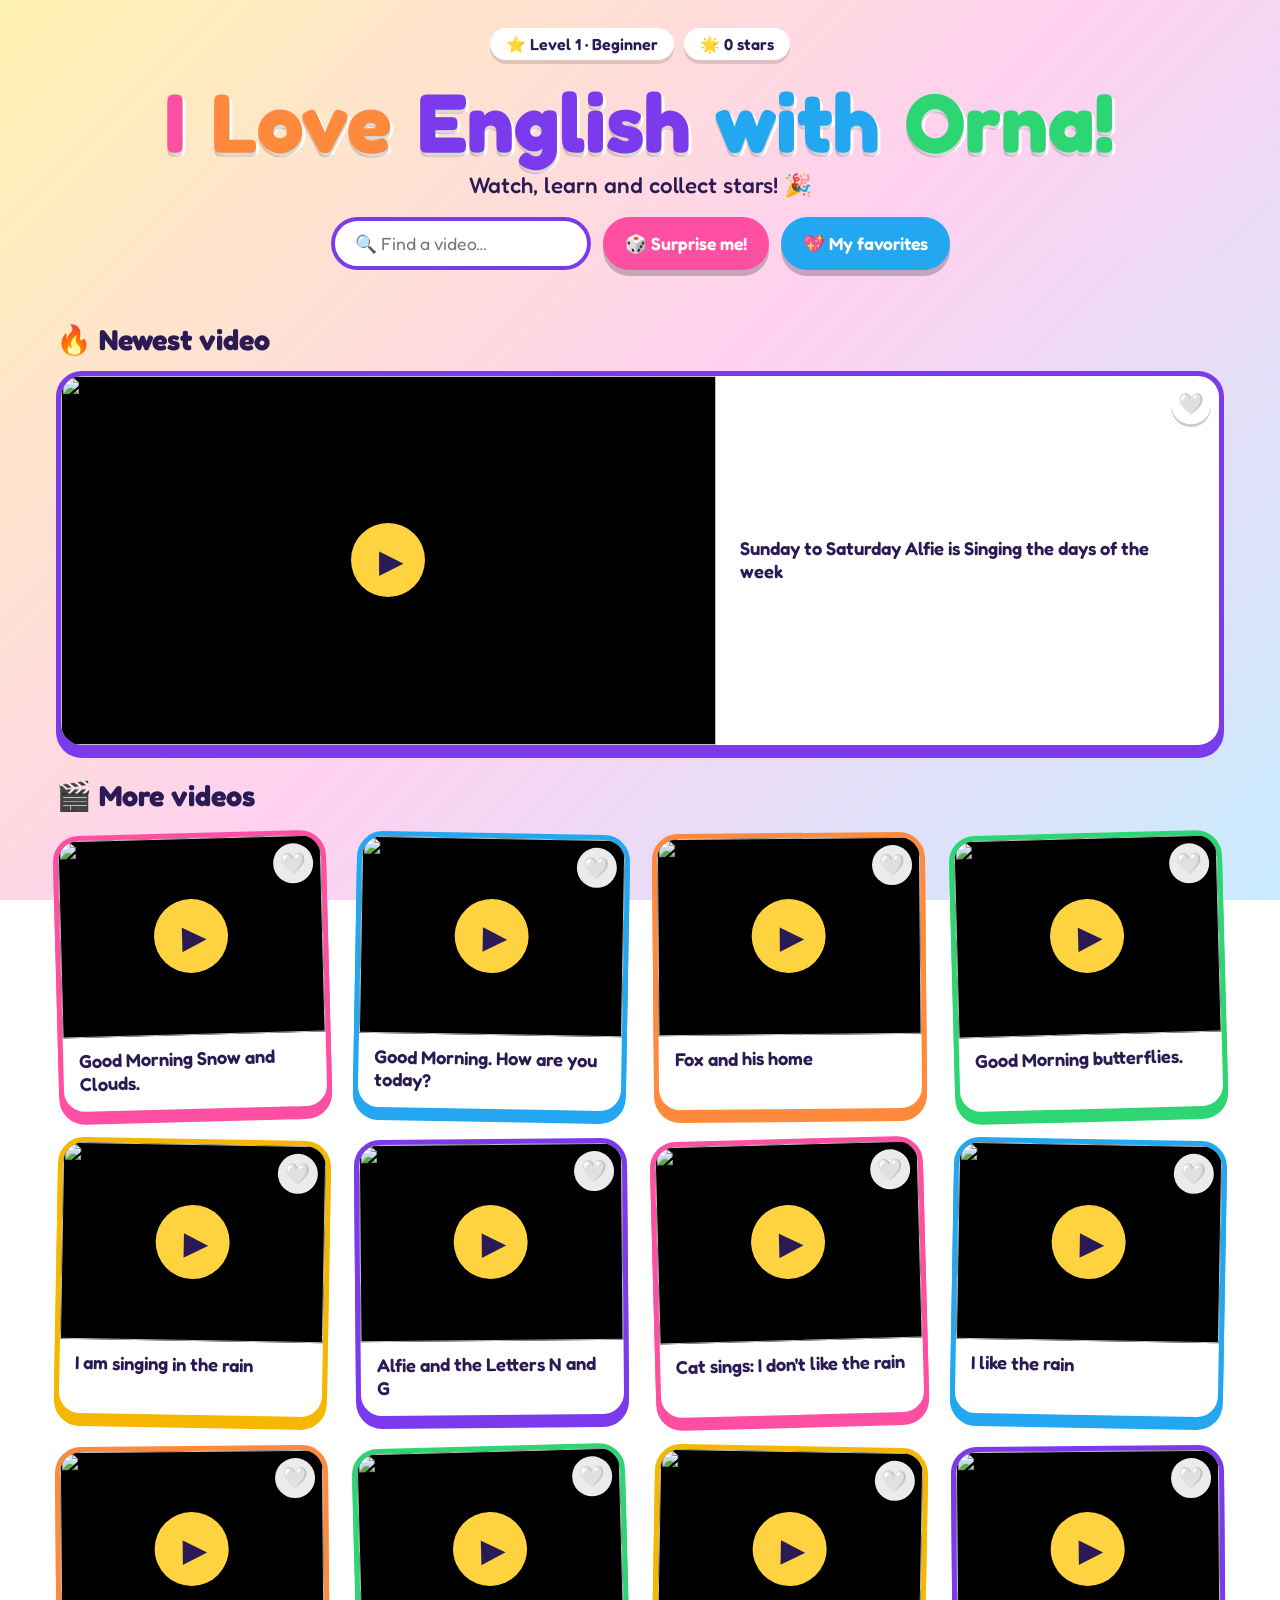
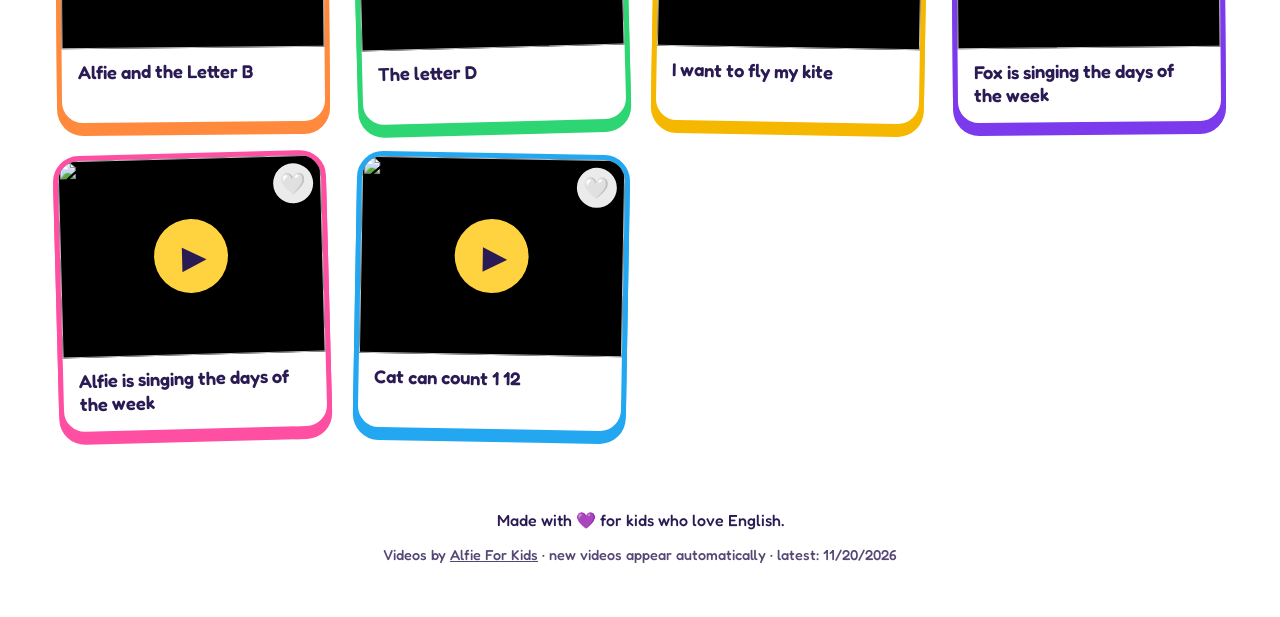
==== index.html @ 2cc2aa17 "Kid-friendly dashboard for @AlfieForKids videos with auto-update Co-Authored-By: Claude Sonnet 5.5 <" ====
<!doctype html>
<html lang="en">
<head>
  <meta charset="utf-8">
  <meta name="viewport" content="width=device-width, initial-scale=1">
  <title>I Love English with Orna</title>
  <meta name="description" content="Fun short English videos for kids. New videos appear automatically!">
  <link rel="icon" href="data:image/svg+xml,<svg xmlns='http://www.w3.org/2000/svg' viewBox='0 0 100 100'><text y='.9em' font-size='90'>🌟</text></svg>">
  <link rel="preconnect" href="https://fonts.googleapis.com">
  <link rel="preconnect" href="https://fonts.gstatic.com" crossorigin>
  <link href="https://fonts.googleapis.com/css2?family=Fredoka:wght@400;500;600;700&display=swap" rel="stylesheet">
  <link rel="stylesheet" href="style.css">
</head>
<body>
  <div class="floaties" aria-hidden="true"></div>

  <header class="hero">
    <div class="hero-badges">
      <span class="pill" id="levelPill">⭐ Level 1 · Beginner</span>
      <span class="pill" id="starPill">🌟 0 stars</span>
    </div>
    <h1>
      <span class="w w1">I</span>
      <span class="w w2">Love</span>
      <span class="w w3">English</span>
      <span class="w w4">with</span>
      <span class="w w5">Orna!</span>
    </h1>
    <p class="tagline">Watch, learn and collect stars! 🎉</p>
    <div class="controls">
      <input id="search" type="search" placeholder="🔍 Find a video…" aria-label="Search videos">
      <button id="surprise" class="btn btn-pink">🎲 Surprise me!</button>
      <button id="favToggle" class="btn btn-blue" aria-pressed="false">💖 My favorites</button>
    </div>
  </header>

  <main>
    <section id="featured" class="featured" hidden></section>
    <h2 class="section-title" id="gridTitle">🎬 All videos</h2>
    <div id="grid" class="grid"></div>
    <p id="empty" class="empty" hidden>Oops! No videos here yet. 🙈</p>
  </main>

  <footer>
    <p>Made with 💜 for kids who love English.</p>
    <p class="small">Videos by <a id="channelLink" href="https://www.youtube.com/@AlfieForKids" target="_blank" rel="noopener">Alfie For Kids</a> · new videos appear automatically · <span id="updated"></span></p>
  </footer>

  <div id="modal" class="modal" hidden>
    <div class="modal-box" role="dialog" aria-modal="true" aria-labelledby="modalTitle">
      <button class="close" id="close" aria-label="Close video">✖</button>
      <div class="player" id="player"></div>
      <h3 id="modalTitle"></h3>
      <div class="modal-actions">
        <button id="modalFav" class="btn btn-pink">💖 Love it!</button>
        <button id="modalNext" class="btn btn-blue">Next video ➡️</button>
      </div>
    </div>
  </div>

  <canvas id="confetti" aria-hidden="true"></canvas>
  <script src="app.js"></script>
</body>
</html>
---- style.css ----
:root {
  --purple: #7c3aed;
  --pink: #ff4fa3;
  --blue: #22a7f0;
  --yellow: #ffd23f;
  --green: #2ed573;
  --orange: #ff8a3d;
  --ink: #2b1b54;
  --card: #ffffff;
  --bg1: #fff3b0;
  --bg2: #ffd1f0;
  --bg3: #c9ecff;
}
@media (prefers-color-scheme: dark) {
  :root { --ink: #fff; --card: #3a2a78; --bg1: #2a1b63; --bg2: #4b1f73; --bg3: #153a7a; }
}
* { box-sizing: border-box; }
html { scroll-behavior: smooth; }
body {
  margin: 0; min-height: 100vh;
  font-family: "Fredoka", "Comic Sans MS", system-ui, sans-serif;
  color: var(--ink);
  background: linear-gradient(135deg, var(--bg1), var(--bg2) 50%, var(--bg3));
  background-attachment: fixed;
  overflow-x: hidden;
}

/* floating background emojis */
.floaties { position: fixed; inset: 0; pointer-events: none; z-index: 0; overflow: hidden; }
.floaties span {
  position: absolute; bottom: -60px; opacity: .55;
  animation: rise linear infinite;
}
@keyframes rise {
  to { transform: translateY(-115vh) rotate(360deg); }
}

.hero, main, footer { position: relative; z-index: 1; }
.hero { text-align: center; padding: 28px 16px 8px; }
.hero-badges { display: flex; gap: 10px; justify-content: center; flex-wrap: wrap; }
.pill {
  background: var(--card); padding: 6px 16px; border-radius: 999px;
  font-weight: 600; box-shadow: 0 4px 0 rgba(0,0,0,.12);
}

h1 {
  font-size: clamp(2.4rem, 9vw, 5.2rem); line-height: 1.05;
  margin: 18px 0 6px; font-weight: 700;
  display: flex; flex-wrap: wrap; justify-content: center; gap: 0 .3em;
}
.w { display: inline-block; text-shadow: 0 4px 0 rgba(0,0,0,.15), 3px 3px 0 #fff; animation: bob 2.4s ease-in-out infinite; }
.w1 { color: var(--pink); }
.w2 { color: var(--orange); animation-delay: .2s; }
.w3 { color: var(--purple); animation-delay: .4s; }
.w4 { color: var(--blue); animation-delay: .6s; }
.w5 { color: var(--green); animation-delay: .8s; }
@keyframes bob { 50% { transform: translateY(-8px) rotate(-2deg); } }

.tagline { font-size: 1.4rem; margin: 0 0 18px; font-weight: 500; }

.controls { display: flex; gap: 12px; justify-content: center; flex-wrap: wrap; margin-bottom: 8px; }
#search {
  font: inherit; font-size: 1.1rem; padding: 12px 20px; border-radius: 999px;
  border: 4px solid var(--purple); background: var(--card); color: var(--ink);
  min-width: min(100%, 260px); outline: none;
}
#search:focus { border-color: var(--pink); }

.btn {
  font: inherit; font-size: 1.1rem; font-weight: 600; color: #fff; cursor: pointer;
  border: 0; border-radius: 999px; padding: 12px 22px;
  box-shadow: 0 6px 0 rgba(0,0,0,.22); transition: transform .1s, box-shadow .1s;
}
.btn:hover { transform: translateY(-2px); }
.btn:active { transform: translateY(5px); box-shadow: 0 1px 0 rgba(0,0,0,.22); }
.btn-pink { background: var(--pink); }
.btn-blue { background: var(--blue); }
.btn[aria-pressed="true"] { background: var(--purple); }

main { max-width: 1200px; margin: 0 auto; padding: 8px 16px 40px; }
.section-title { font-size: 1.8rem; margin: 28px 0 14px; }

.featured { margin: 18px 0; }
.featured .card { display: grid; grid-template-columns: 1.3fr 1fr; align-items: center; transform: none; }
.featured .thumb { aspect-ratio: 16/9; }
.featured .info { padding: 16px 24px; }
.featured h3 { font-size: 1.8rem; }
@media (max-width: 700px) { .featured .card { grid-template-columns: 1fr; } }

.grid { display: grid; grid-template-columns: repeat(auto-fill, minmax(260px, 1fr)); gap: 26px; padding-top: 6px; }

.card {
  position: relative; background: var(--card); border-radius: 26px; overflow: hidden;
  border: 5px solid var(--c, var(--purple)); box-shadow: 0 8px 0 var(--c, var(--purple));
  cursor: pointer; text-align: left; padding: 0; font: inherit; color: inherit;
  transition: transform .18s cubic-bezier(.3,1.6,.5,1);
  animation: pop .5s backwards;
}
.grid .card:nth-child(3n+1) { transform: rotate(-1.5deg); }
.grid .card:nth-child(3n+2) { transform: rotate(1deg); }
.grid .card:nth-child(3n) { transform: rotate(-.5deg); }
.card:hover, .card:focus-visible { transform: scale(1.05) rotate(0deg) !important; outline: none; z-index: 2; }
@keyframes pop { from { opacity: 0; transform: scale(.7) translateY(30px); } }

.thumb { position: relative; aspect-ratio: 4/3; background: #000 center/cover; overflow: hidden; }
.thumb img { width: 100%; height: 100%; object-fit: cover; display: block; }
.play {
  position: absolute; inset: 0; margin: auto; width: 74px; height: 74px; border-radius: 50%;
  background: var(--yellow); color: var(--ink); display: grid; place-items: center;
  font-size: 2rem; padding-left: 6px; box-shadow: 0 5px 0 rgba(0,0,0,.3);
  transition: transform .2s;
}
.card:hover .play { transform: scale(1.18) rotate(8deg); }
.info { padding: 12px 16px 16px; }
.card h3 { margin: 0; font-size: 1.15rem; line-height: 1.25; font-weight: 600; }
.badge {
  position: absolute; top: 10px; left: 10px; background: var(--pink); color: #fff; font-weight: 700;
  padding: 4px 12px; border-radius: 999px; transform: rotate(-6deg); animation: wiggle 1s ease-in-out infinite;
  box-shadow: 0 3px 0 rgba(0,0,0,.25);
}
@keyframes wiggle { 50% { transform: rotate(6deg) scale(1.1); } }
.seen { position: absolute; top: 10px; right: 52px; background: var(--green); color: #fff; font-weight: 700; padding: 4px 10px; border-radius: 999px; font-size: .85rem; }
.heart {
  position: absolute; top: 8px; right: 8px; width: 40px; height: 40px; border-radius: 50%;
  border: 0; background: rgba(255,255,255,.92); font-size: 1.3rem; cursor: pointer; z-index: 3;
  box-shadow: 0 3px 0 rgba(0,0,0,.2); transition: transform .15s;
}
.heart:hover { transform: scale(1.2); }
.empty { text-align: center; font-size: 1.6rem; padding: 40px 0; }

footer { text-align: center; padding: 20px 16px 40px; font-weight: 500; }
footer .small { font-size: .9rem; opacity: .8; }
footer a { color: inherit; }

/* video popup */
.modal { position: fixed; inset: 0; z-index: 50; background: rgba(40,10,90,.8); display: grid; place-items: center; padding: 16px; }
.modal[hidden] { display: none; }
.modal-box {
  position: relative; background: var(--card); border-radius: 28px; padding: 18px;
  width: min(900px, 100%); max-height: 96vh; overflow: auto;
  border: 6px solid var(--yellow); animation: pop .35s;
}
.player { aspect-ratio: 16/9; background: #000; border-radius: 18px; overflow: hidden; }
.player.short { aspect-ratio: 9/16; max-height: 68vh; margin: 0 auto; }
.player iframe { width: 100%; height: 100%; border: 0; }
.modal h3 { font-size: 1.4rem; margin: 14px 4px 10px; }
.modal-actions { display: flex; gap: 12px; flex-wrap: wrap; }
.close {
  position: absolute; top: -14px; right: -10px; z-index: 5; width: 48px; height: 48px; border-radius: 50%;
  border: 4px solid #fff; background: var(--pink); color: #fff; font-size: 1.3rem; cursor: pointer;
}

#confetti { position: fixed; inset: 0; width: 100%; height: 100%; pointer-events: none; z-index: 100; }

@media (prefers-reduced-motion: reduce) {
  *, *::before, *::after { animation: none !important; transition: none !important; }
}
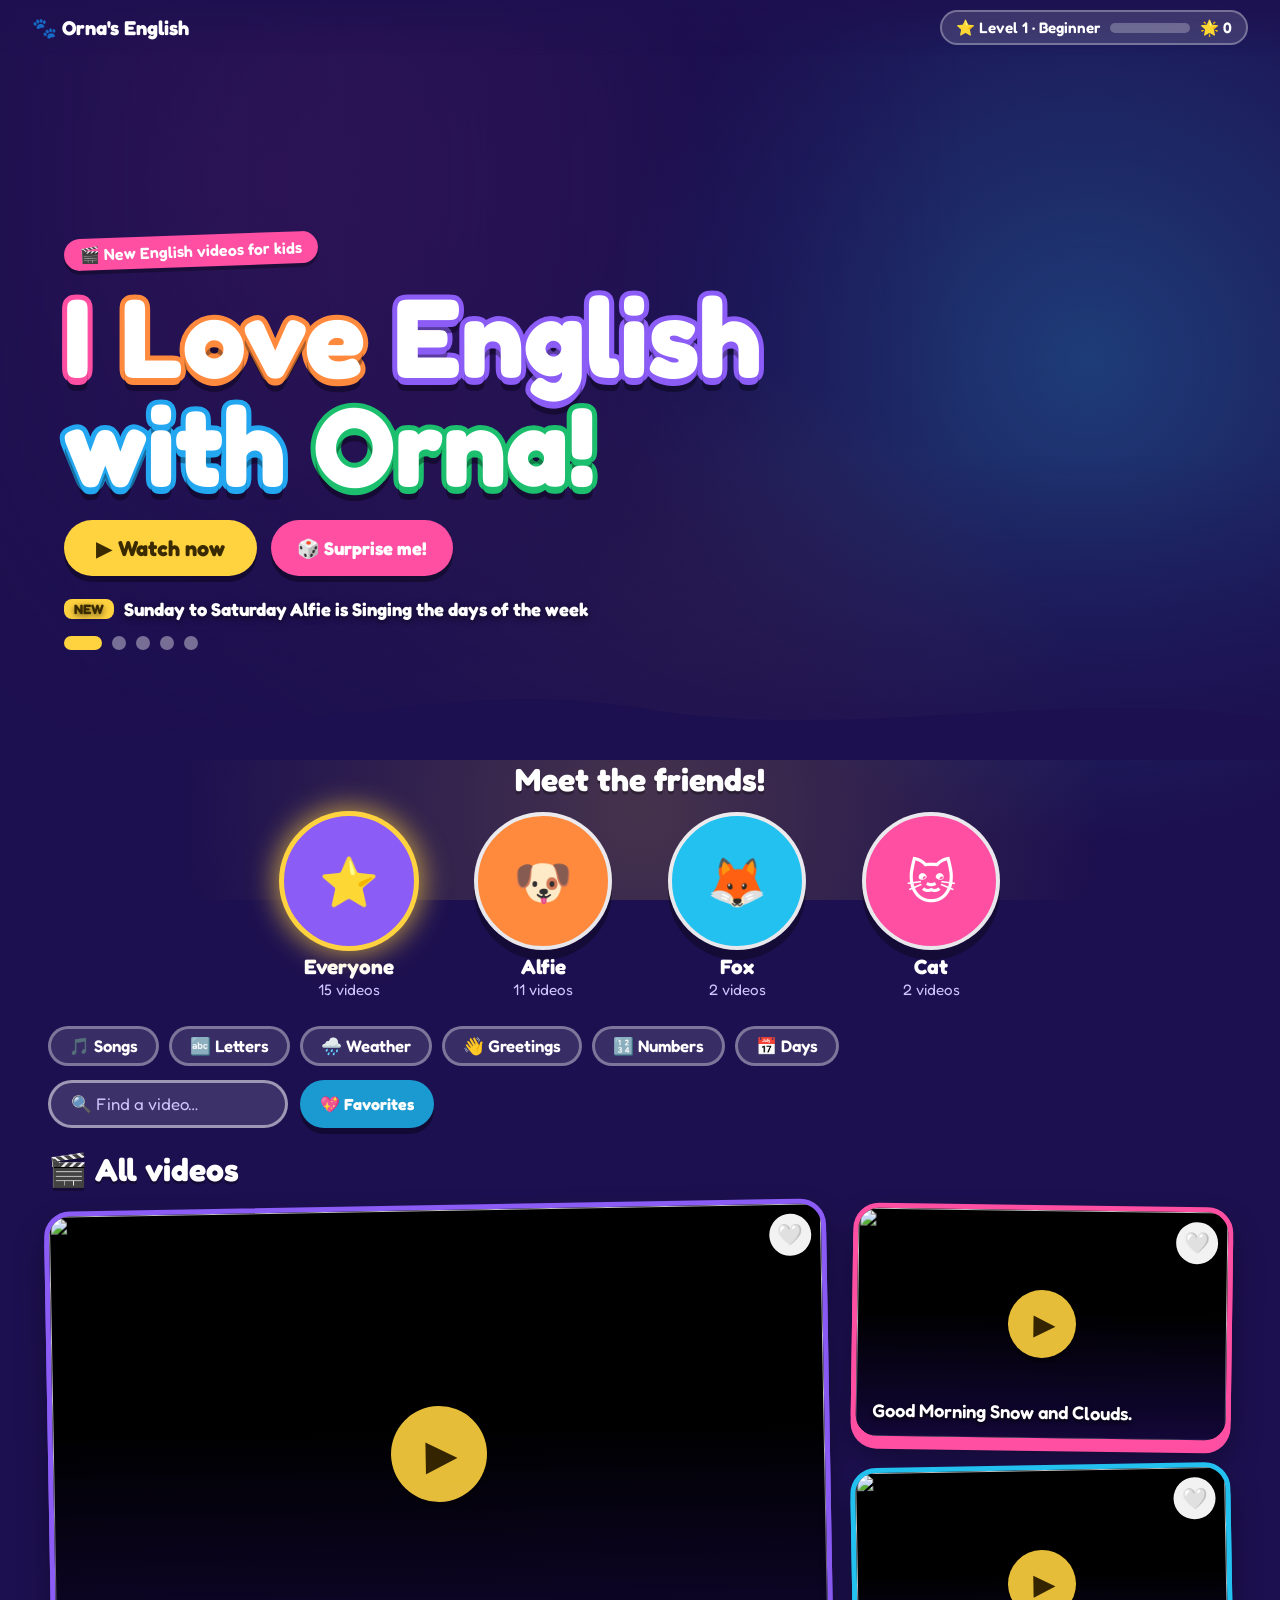
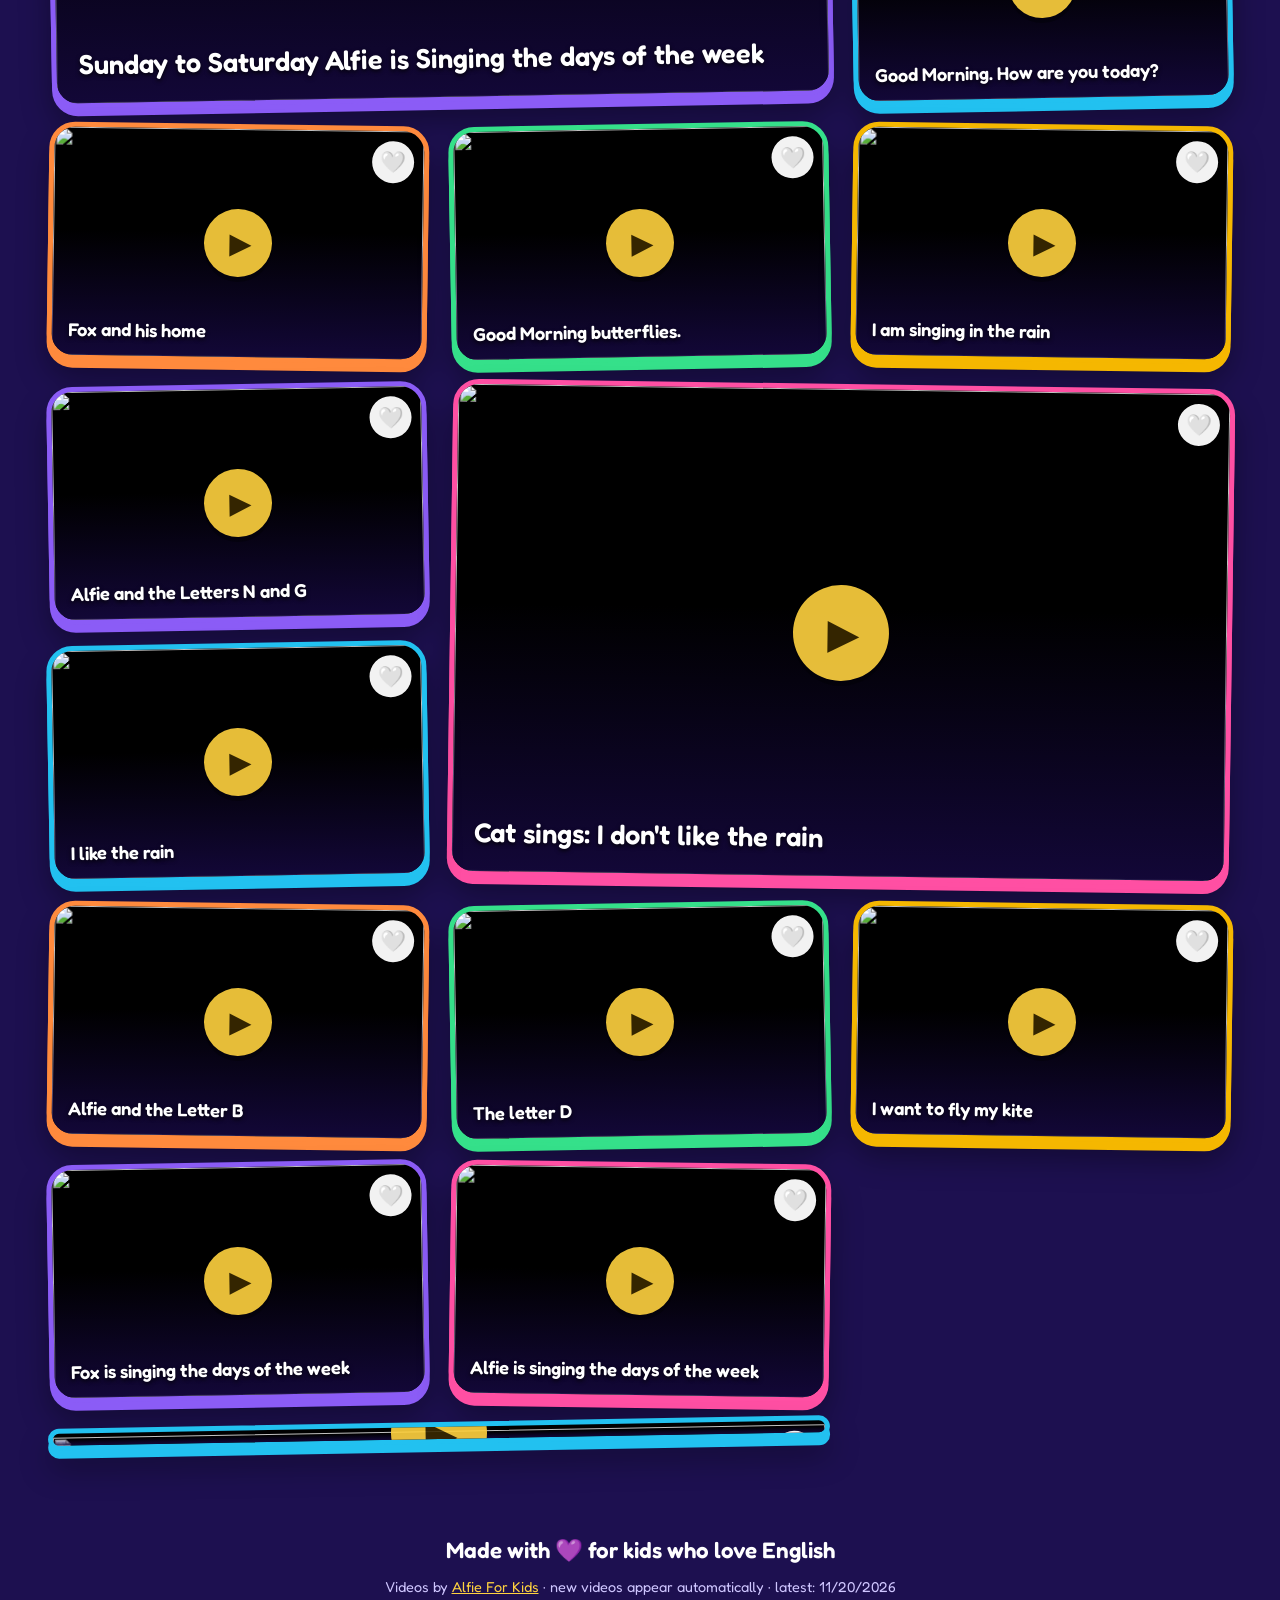
==== commit bc17b500: "Redesign: cinematic hero slideshow, character avatars, poster cards from video art Co-Authored-By: C" ====
--- a/index.html
+++ b/index.html
@@ -4,45 +4,70 @@
   <meta charset="utf-8">
   <meta name="viewport" content="width=device-width, initial-scale=1">
   <title>I Love English with Orna</title>
-  <meta name="description" content="Fun short English videos for kids. New videos appear automatically!">
-  <link rel="icon" href="data:image/svg+xml,<svg xmlns='http://www.w3.org/2000/svg' viewBox='0 0 100 100'><text y='.9em' font-size='90'>🌟</text></svg>">
+  <meta name="description" content="Fun short English videos with Alfie, Fox and Cat. New videos appear automatically!">
+  <link rel="icon" href="data:image/svg+xml,<svg xmlns='http://www.w3.org/2000/svg' viewBox='0 0 100 100'><text y='.9em' font-size='90'>🐶</text></svg>">
   <link rel="preconnect" href="https://fonts.googleapis.com">
   <link rel="preconnect" href="https://fonts.gstatic.com" crossorigin>
   <link href="https://fonts.googleapis.com/css2?family=Fredoka:wght@400;500;600;700&display=swap" rel="stylesheet">
   <link rel="stylesheet" href="style.css">
 </head>
 <body>
-  <div class="floaties" aria-hidden="true"></div>
+  <div class="sky" aria-hidden="true"></div>
 
-  <header class="hero">
-    <div class="hero-badges">
-      <span class="pill" id="levelPill">⭐ Level 1 · Beginner</span>
-      <span class="pill" id="starPill">🌟 0 stars</span>
+  <nav class="topbar">
+    <a class="logo" href="#top"><span>🐾</span> Orna's English</a>
+    <div class="progress" title="Watch videos to level up!">
+      <span id="levelPill">⭐ Level 1 · Beginner</span>
+      <div class="bar"><i id="levelBar"></i></div>
+      <span id="starPill">🌟 0</span>
     </div>
-    <h1>
-      <span class="w w1">I</span>
-      <span class="w w2">Love</span>
-      <span class="w w3">English</span>
-      <span class="w w4">with</span>
-      <span class="w w5">Orna!</span>
-    </h1>
-    <p class="tagline">Watch, learn and collect stars! 🎉</p>
-    <div class="controls">
-      <input id="search" type="search" placeholder="🔍 Find a video…" aria-label="Search videos">
-      <button id="surprise" class="btn btn-pink">🎲 Surprise me!</button>
-      <button id="favToggle" class="btn btn-blue" aria-pressed="false">💖 My favorites</button>
+  </nav>
+
+  <header class="hero" id="top">
+    <div class="slides" id="slides" aria-live="off"></div>
+    <div class="hero-shade"></div>
+    <div class="hero-content">
+      <p class="kicker">🎬 New English videos for kids</p>
+      <h1>
+        <span class="w w1">I</span>
+        <span class="w w2">Love</span>
+        <span class="w w3">English</span>
+        <span class="w w4">with</span>
+        <span class="w w5">Orna!</span>
+      </h1>
+      <div class="hero-cta">
+        <button id="watchNow" class="btn btn-yellow">▶ Watch now</button>
+        <button id="surprise" class="btn btn-pink">🎲 Surprise me!</button>
+      </div>
+      <div class="now"><span class="live">NEW</span> <b id="nowTitle"></b></div>
+      <div class="dots" id="dots"></div>
     </div>
+    <svg class="wave" viewBox="0 0 1440 120" preserveAspectRatio="none" aria-hidden="true">
+      <path d="M0,64 C240,120 480,0 720,48 C960,96 1200,16 1440,64 L1440,120 L0,120 Z" fill="var(--bg)"/>
+    </svg>
   </header>
 
   <main>
-    <section id="featured" class="featured" hidden></section>
+    <section class="friends" aria-label="Meet the friends">
+      <h2>Meet the friends!</h2>
+      <div class="friend-row" id="friends"></div>
+    </section>
+
+    <section class="toolbar">
+      <div class="chips" id="chips"></div>
+      <div class="tools">
+        <input id="search" type="search" placeholder="🔍 Find a video…" aria-label="Search videos">
+        <button id="favToggle" class="btn btn-blue" aria-pressed="false">💖 Favorites</button>
+      </div>
+    </section>
+
     <h2 class="section-title" id="gridTitle">🎬 All videos</h2>
     <div id="grid" class="grid"></div>
     <p id="empty" class="empty" hidden>Oops! No videos here yet. 🙈</p>
   </main>
 
   <footer>
-    <p>Made with 💜 for kids who love English.</p>
+    <p class="big">Made with 💜 for kids who love English</p>
     <p class="small">Videos by <a id="channelLink" href="https://www.youtube.com/@AlfieForKids" target="_blank" rel="noopener">Alfie For Kids</a> · new videos appear automatically · <span id="updated"></span></p>
   </footer>
 
--- a/style.css
+++ b/style.css
@@ -1,155 +1,218 @@
 :root {
-  --purple: #7c3aed;
+  --bg: #1d1050;
+  --bg2: #2d1a7a;
+  --ink: #ffffff;
+  --muted: #cfc6ff;
   --pink: #ff4fa3;
-  --blue: #22a7f0;
   --yellow: #ffd23f;
-  --green: #2ed573;
+  --blue: #22c1f0;
+  --green: #35e08a;
   --orange: #ff8a3d;
-  --ink: #2b1b54;
-  --card: #ffffff;
-  --bg1: #fff3b0;
-  --bg2: #ffd1f0;
-  --bg3: #c9ecff;
-}
-@media (prefers-color-scheme: dark) {
-  :root { --ink: #fff; --card: #3a2a78; --bg1: #2a1b63; --bg2: #4b1f73; --bg3: #153a7a; }
+  --purple: #8b5cf6;
 }
 * { box-sizing: border-box; }
 html { scroll-behavior: smooth; }
 body {
-  margin: 0; min-height: 100vh;
+  margin: 0; min-height: 100vh; color: var(--ink); background: var(--bg);
   font-family: "Fredoka", "Comic Sans MS", system-ui, sans-serif;
-  color: var(--ink);
-  background: linear-gradient(135deg, var(--bg1), var(--bg2) 50%, var(--bg3));
-  background-attachment: fixed;
   overflow-x: hidden;
 }
-
-/* floating background emojis */
-.floaties { position: fixed; inset: 0; pointer-events: none; z-index: 0; overflow: hidden; }
-.floaties span {
-  position: absolute; bottom: -60px; opacity: .55;
-  animation: rise linear infinite;
-}
-@keyframes rise {
-  to { transform: translateY(-115vh) rotate(360deg); }
-}
-
-.hero, main, footer { position: relative; z-index: 1; }
-.hero { text-align: center; padding: 28px 16px 8px; }
-.hero-badges { display: flex; gap: 10px; justify-content: center; flex-wrap: wrap; }
-.pill {
-  background: var(--card); padding: 6px 16px; border-radius: 999px;
-  font-weight: 600; box-shadow: 0 4px 0 rgba(0,0,0,.12);
-}
-
+.sky {
+  position: fixed; inset: 0; z-index: 0; pointer-events: none;
+  background:
+    radial-gradient(circle at 15% 20%, rgba(255,79,163,.28), transparent 40%),
+    radial-gradient(circle at 85% 40%, rgba(34,193,240,.25), transparent 40%),
+    radial-gradient(circle at 50% 90%, rgba(255,210,63,.18), transparent 45%);
+}
+.topbar, .hero, main, footer { position: relative; z-index: 1; }
+
+/* ---------- top bar ---------- */
+.topbar {
+  position: fixed; top: 0; left: 0; right: 0; z-index: 30;
+  display: flex; justify-content: space-between; align-items: center; gap: 12px;
+  padding: 10px clamp(12px, 3vw, 32px);
+  background: linear-gradient(rgba(29,16,80,.85), rgba(29,16,80,0));
+  backdrop-filter: blur(6px);
+}
+.logo { color: #fff; text-decoration: none; font-weight: 700; font-size: 1.25rem; }
+.progress {
+  display: flex; align-items: center; gap: 10px; font-weight: 600; font-size: .95rem;
+  background: rgba(255,255,255,.14); border: 2px solid rgba(255,255,255,.3);
+  padding: 6px 14px; border-radius: 999px;
+}
+.bar { width: 80px; height: 10px; border-radius: 99px; background: rgba(255,255,255,.25); overflow: hidden; }
+.bar i { display: block; height: 100%; width: 0; background: linear-gradient(90deg, var(--yellow), var(--pink)); transition: width .6s; }
+@media (max-width: 560px) { .bar { display: none; } #levelPill { display: none; } }
+
+/* ---------- hero ---------- */
+.hero { min-height: min(92vh, 760px); display: flex; align-items: flex-end; overflow: hidden; }
+.slides { position: absolute; inset: 0; }
+.slide { position: absolute; inset: 0; opacity: 0; transition: opacity 1.2s ease; }
+.slide.on { opacity: 1; }
+.slide img {
+  width: 100%; height: 100%; object-fit: cover; display: block;
+  transform: scale(1.02);
+}
+.slide.on img { animation: kenburns 9s ease-out forwards; }
+@keyframes kenburns { to { transform: scale(1.14) translate(-1.5%, -1%); } }
+.hero-shade {
+  position: absolute; inset: 0;
+  background:
+    linear-gradient(90deg, rgba(29,16,80,.92) 0%, rgba(29,16,80,.55) 45%, rgba(29,16,80,0) 75%),
+    linear-gradient(0deg, rgba(29,16,80,.85) 0%, rgba(29,16,80,0) 40%);
+}
+.hero-content { position: relative; z-index: 2; padding: 120px clamp(16px, 5vw, 70px) 110px; max-width: 900px; }
+.kicker {
+  display: inline-block; margin: 0 0 8px; padding: 6px 16px; border-radius: 99px;
+  background: var(--pink); font-weight: 600; transform: rotate(-2deg); box-shadow: 0 4px 0 rgba(0,0,0,.3);
+}
 h1 {
-  font-size: clamp(2.4rem, 9vw, 5.2rem); line-height: 1.05;
-  margin: 18px 0 6px; font-weight: 700;
-  display: flex; flex-wrap: wrap; justify-content: center; gap: 0 .3em;
-}
-.w { display: inline-block; text-shadow: 0 4px 0 rgba(0,0,0,.15), 3px 3px 0 #fff; animation: bob 2.4s ease-in-out infinite; }
-.w1 { color: var(--pink); }
-.w2 { color: var(--orange); animation-delay: .2s; }
-.w3 { color: var(--purple); animation-delay: .4s; }
-.w4 { color: var(--blue); animation-delay: .6s; }
-.w5 { color: var(--green); animation-delay: .8s; }
-@keyframes bob { 50% { transform: translateY(-8px) rotate(-2deg); } }
-
-.tagline { font-size: 1.4rem; margin: 0 0 18px; font-weight: 500; }
-
-.controls { display: flex; gap: 12px; justify-content: center; flex-wrap: wrap; margin-bottom: 8px; }
+  margin: 6px 0 20px; font-size: clamp(3rem, 10vw, 7rem); line-height: .98; font-weight: 700;
+  display: flex; flex-wrap: wrap; gap: 0 .25em;
+}
+.w {
+  display: inline-block; color: #fff;
+  -webkit-text-stroke: .09em var(--c); paint-order: stroke fill;
+  text-shadow: 0 .06em 0 var(--c), 0 .12em 0 rgba(0,0,0,.35);
+  animation: bob 2.6s ease-in-out infinite;
+}
+.w1 { --c: #ff4fa3; } .w2 { --c: #ff8a3d; animation-delay: .2s; } .w3 { --c: #8b5cf6; animation-delay: .4s; }
+.w4 { --c: #22a7f0; animation-delay: .6s; } .w5 { --c: #1cbf6e; animation-delay: .8s; }
+@keyframes bob { 50% { transform: translateY(-.08em) rotate(-2deg); } }
+.hero-cta { display: flex; gap: 14px; flex-wrap: wrap; margin-bottom: 22px; }
+.now { font-size: 1.15rem; display: flex; align-items: center; gap: 10px; text-shadow: 0 2px 6px rgba(0,0,0,.6); }
+.live { background: var(--yellow); color: #3a2a00; font-weight: 700; padding: 2px 10px; border-radius: 8px; font-size: .85rem; }
+.dots { display: flex; gap: 10px; margin-top: 16px; }
+.dots button {
+  width: 14px; height: 14px; border-radius: 50%; border: 0; padding: 0; cursor: pointer;
+  background: rgba(255,255,255,.4); transition: all .25s;
+}
+.dots button.on { width: 38px; border-radius: 99px; background: var(--yellow); }
+.wave { position: absolute; left: 0; bottom: -2px; width: 100%; height: 90px; z-index: 3; }
+
+/* ---------- buttons ---------- */
+.btn {
+  font: inherit; font-size: 1.15rem; font-weight: 700; color: #fff; cursor: pointer;
+  border: 0; border-radius: 999px; padding: 13px 26px;
+  box-shadow: 0 6px 0 rgba(0,0,0,.35); transition: transform .12s, box-shadow .12s;
+}
+.btn:hover { transform: translateY(-3px) scale(1.03); }
+.btn:active { transform: translateY(5px); box-shadow: 0 1px 0 rgba(0,0,0,.35); }
+.btn-pink { background: var(--pink); }
+.btn-blue { background: #1a9ad0; }
+.btn-yellow { background: var(--yellow); color: #3a2a00; font-size: 1.35rem; padding: 15px 32px; }
+.btn[aria-pressed="true"] { background: var(--purple); }
+
+/* ---------- main ---------- */
+main { max-width: 1240px; margin: 0 auto; padding: 0 clamp(14px, 3vw, 28px) 40px; }
+h2 { font-size: 2rem; margin: 10px 0 16px; text-shadow: 0 3px 0 rgba(0,0,0,.3); }
+
+/* friends */
+.friends { text-align: center; margin-top: -10px; }
+.friend-row { display: flex; justify-content: center; gap: clamp(14px, 4vw, 44px); flex-wrap: wrap; }
+.friend {
+  background: none; border: 0; color: inherit; font: inherit; cursor: pointer; width: 150px;
+  transition: transform .25s cubic-bezier(.3,1.6,.5,1);
+}
+.friend:hover { transform: translateY(-8px) rotate(-3deg); }
+.avatar {
+  position: relative; width: 130px; height: 130px; margin: 0 auto 8px; border-radius: 50%;
+  border: 6px solid var(--c); box-shadow: 0 0 0 4px rgba(255,255,255,.9), 0 10px 0 4px rgba(0,0,0,.3);
+  overflow: hidden; background: var(--c); display: grid; place-items: center; font-size: 3rem;
+}
+.avatar img { width: 100%; height: 100%; object-fit: cover; transform: scale(2.3); transform-origin: var(--o, 50% 42%); }
+.friend.on .avatar { box-shadow: 0 0 0 5px var(--yellow), 0 0 28px 8px rgba(255,210,63,.7); }
+.friend b { display: block; font-size: 1.3rem; }
+.friend small { color: var(--muted); font-size: .95rem; }
+
+@media (max-width: 600px) {
+  .friend { width: 96px; }
+  .avatar { width: 88px; height: 88px; border-width: 4px; }
+  .friend b { font-size: 1.05rem; }
+  .friend small { font-size: .8rem; }
+  .friend-row { gap: 10px; }
+}
+
+/* toolbar */
+.toolbar { display: flex; justify-content: space-between; align-items: center; gap: 14px; flex-wrap: wrap; margin: 26px 0 6px; }
+.chips { display: flex; gap: 10px; flex-wrap: wrap; }
+.chip {
+  font: inherit; font-size: 1.05rem; font-weight: 600; color: #fff; cursor: pointer;
+  background: rgba(255,255,255,.12); border: 3px solid rgba(255,255,255,.35);
+  padding: 7px 18px; border-radius: 99px; transition: all .15s;
+}
+.chip:hover { background: rgba(255,255,255,.25); }
+.chip.on { background: var(--yellow); color: #3a2a00; border-color: var(--yellow); }
+.tools { display: flex; gap: 12px; flex-wrap: wrap; }
 #search {
-  font: inherit; font-size: 1.1rem; padding: 12px 20px; border-radius: 999px;
-  border: 4px solid var(--purple); background: var(--card); color: var(--ink);
-  min-width: min(100%, 260px); outline: none;
-}
-#search:focus { border-color: var(--pink); }
-
-.btn {
-  font: inherit; font-size: 1.1rem; font-weight: 600; color: #fff; cursor: pointer;
-  border: 0; border-radius: 999px; padding: 12px 22px;
-  box-shadow: 0 6px 0 rgba(0,0,0,.22); transition: transform .1s, box-shadow .1s;
-}
-.btn:hover { transform: translateY(-2px); }
-.btn:active { transform: translateY(5px); box-shadow: 0 1px 0 rgba(0,0,0,.22); }
-.btn-pink { background: var(--pink); }
-.btn-blue { background: var(--blue); }
-.btn[aria-pressed="true"] { background: var(--purple); }
-
-main { max-width: 1200px; margin: 0 auto; padding: 8px 16px 40px; }
-.section-title { font-size: 1.8rem; margin: 28px 0 14px; }
-
-.featured { margin: 18px 0; }
-.featured .card { display: grid; grid-template-columns: 1.3fr 1fr; align-items: center; transform: none; }
-.featured .thumb { aspect-ratio: 16/9; }
-.featured .info { padding: 16px 24px; }
-.featured h3 { font-size: 1.8rem; }
-@media (max-width: 700px) { .featured .card { grid-template-columns: 1fr; } }
-
-.grid { display: grid; grid-template-columns: repeat(auto-fill, minmax(260px, 1fr)); gap: 26px; padding-top: 6px; }
-
+  font: inherit; font-size: 1.05rem; padding: 11px 20px; border-radius: 99px; width: 240px; max-width: 100%;
+  border: 3px solid rgba(255,255,255,.5); background: rgba(255,255,255,.14); color: #fff; outline: none;
+}
+#search::placeholder { color: var(--muted); }
+#search:focus { border-color: var(--yellow); }
+.tools .btn { font-size: 1rem; padding: 10px 20px; }
+
+/* grid of poster cards */
+.section-title { margin-top: 22px; }
+.grid { display: grid; grid-template-columns: repeat(auto-fill, minmax(280px, 1fr)); gap: 22px; grid-auto-flow: dense; }
 .card {
-  position: relative; background: var(--card); border-radius: 26px; overflow: hidden;
-  border: 5px solid var(--c, var(--purple)); box-shadow: 0 8px 0 var(--c, var(--purple));
-  cursor: pointer; text-align: left; padding: 0; font: inherit; color: inherit;
-  transition: transform .18s cubic-bezier(.3,1.6,.5,1);
-  animation: pop .5s backwards;
-}
-.grid .card:nth-child(3n+1) { transform: rotate(-1.5deg); }
-.grid .card:nth-child(3n+2) { transform: rotate(1deg); }
-.grid .card:nth-child(3n) { transform: rotate(-.5deg); }
-.card:hover, .card:focus-visible { transform: scale(1.05) rotate(0deg) !important; outline: none; z-index: 2; }
-@keyframes pop { from { opacity: 0; transform: scale(.7) translateY(30px); } }
-
-.thumb { position: relative; aspect-ratio: 4/3; background: #000 center/cover; overflow: hidden; }
-.thumb img { width: 100%; height: 100%; object-fit: cover; display: block; }
-.play {
-  position: absolute; inset: 0; margin: auto; width: 74px; height: 74px; border-radius: 50%;
-  background: var(--yellow); color: var(--ink); display: grid; place-items: center;
-  font-size: 2rem; padding-left: 6px; box-shadow: 0 5px 0 rgba(0,0,0,.3);
-  transition: transform .2s;
-}
-.card:hover .play { transform: scale(1.18) rotate(8deg); }
-.info { padding: 12px 16px 16px; }
-.card h3 { margin: 0; font-size: 1.15rem; line-height: 1.25; font-weight: 600; }
+  position: relative; aspect-ratio: 16/10; border-radius: 26px; overflow: hidden; cursor: pointer;
+  border: 5px solid var(--c); box-shadow: 0 8px 0 var(--c), 0 18px 30px rgba(0,0,0,.35);
+  background: #000; padding: 0; color: inherit; font: inherit; text-align: left;
+  transition: transform .25s cubic-bezier(.3,1.6,.5,1); animation: pop .5s backwards;
+}
+.grid .card:nth-child(odd) { transform: rotate(-1deg); }
+.grid .card:nth-child(even) { transform: rotate(.8deg); }
+.card:hover, .card:focus-visible { transform: scale(1.05) rotate(0) !important; z-index: 5; outline: none; }
+@keyframes pop { from { opacity: 0; transform: scale(.75) translateY(30px); } }
+.card img { position: absolute; inset: 0; width: 100%; height: 100%; object-fit: cover; transition: transform .6s; }
+.card:hover img { transform: scale(1.1); }
+.card::after { content: ""; position: absolute; inset: 0; background: linear-gradient(0deg, rgba(20,8,60,.92) 0%, rgba(20,8,60,0) 55%); }
+.card .title { position: absolute; left: 0; right: 0; bottom: 0; z-index: 2; padding: 14px 16px; font-size: 1.15rem; font-weight: 600; line-height: 1.2; text-shadow: 0 2px 4px rgba(0,0,0,.8); }
+.card .play {
+  position: absolute; z-index: 3; top: 50%; left: 50%; width: 68px; height: 68px; margin: -34px 0 0 -34px; border-radius: 50%;
+  background: var(--yellow); color: #3a2a00; display: grid; place-items: center; font-size: 1.8rem; padding-left: 5px;
+  box-shadow: 0 5px 0 rgba(0,0,0,.35); opacity: .9; transition: transform .25s cubic-bezier(.3,1.6,.5,1);
+}
+.card:hover .play { transform: scale(1.25) rotate(10deg); opacity: 1; }
 .badge {
-  position: absolute; top: 10px; left: 10px; background: var(--pink); color: #fff; font-weight: 700;
-  padding: 4px 12px; border-radius: 999px; transform: rotate(-6deg); animation: wiggle 1s ease-in-out infinite;
-  box-shadow: 0 3px 0 rgba(0,0,0,.25);
+  position: absolute; z-index: 4; top: 12px; left: 12px; background: var(--pink); font-weight: 700; padding: 4px 14px;
+  border-radius: 99px; transform: rotate(-6deg); animation: wiggle 1s ease-in-out infinite; box-shadow: 0 3px 0 rgba(0,0,0,.3);
 }
 @keyframes wiggle { 50% { transform: rotate(6deg) scale(1.1); } }
-.seen { position: absolute; top: 10px; right: 52px; background: var(--green); color: #fff; font-weight: 700; padding: 4px 10px; border-radius: 999px; font-size: .85rem; }
+.seen { position: absolute; z-index: 4; bottom: 52px; right: 12px; background: var(--green); color: #05361d; font-weight: 700; padding: 2px 10px; border-radius: 99px; font-size: .85rem; }
 .heart {
-  position: absolute; top: 8px; right: 8px; width: 40px; height: 40px; border-radius: 50%;
-  border: 0; background: rgba(255,255,255,.92); font-size: 1.3rem; cursor: pointer; z-index: 3;
-  box-shadow: 0 3px 0 rgba(0,0,0,.2); transition: transform .15s;
+  position: absolute; z-index: 6; top: 10px; right: 10px; width: 42px; height: 42px; border-radius: 50%; border: 0;
+  background: rgba(255,255,255,.95); font-size: 1.3rem; cursor: pointer; box-shadow: 0 3px 0 rgba(0,0,0,.3); transition: transform .15s;
 }
 .heart:hover { transform: scale(1.2); }
+@media (min-width: 900px) {
+  .card.wide { grid-column: span 2; grid-row: span 2; aspect-ratio: auto; }
+  .card.wide .title { font-size: 1.7rem; padding: 22px; }
+  .card.wide .play { width: 96px; height: 96px; margin: -48px 0 0 -48px; font-size: 2.6rem; }
+}
 .empty { text-align: center; font-size: 1.6rem; padding: 40px 0; }
 
-footer { text-align: center; padding: 20px 16px 40px; font-weight: 500; }
-footer .small { font-size: .9rem; opacity: .8; }
-footer a { color: inherit; }
-
-/* video popup */
-.modal { position: fixed; inset: 0; z-index: 50; background: rgba(40,10,90,.8); display: grid; place-items: center; padding: 16px; }
+footer { text-align: center; padding: 30px 16px 50px; color: var(--muted); }
+footer .big { font-size: 1.4rem; color: #fff; font-weight: 600; margin-bottom: 4px; }
+footer .small { font-size: .9rem; }
+footer a { color: var(--yellow); }
+
+/* ---------- popup ---------- */
+.modal { position: fixed; inset: 0; z-index: 50; background: rgba(15,5,50,.88); display: grid; place-items: center; padding: 16px; }
 .modal[hidden] { display: none; }
 .modal-box {
-  position: relative; background: var(--card); border-radius: 28px; padding: 18px;
-  width: min(900px, 100%); max-height: 96vh; overflow: auto;
-  border: 6px solid var(--yellow); animation: pop .35s;
+  position: relative; background: var(--bg2); border-radius: 28px; padding: 18px; width: min(920px, 100%); max-height: 96vh; overflow: auto;
+  border: 6px solid var(--yellow); animation: pop .35s; box-shadow: 0 0 60px rgba(255,210,63,.35);
 }
 .player { aspect-ratio: 16/9; background: #000; border-radius: 18px; overflow: hidden; }
-.player.short { aspect-ratio: 9/16; max-height: 68vh; margin: 0 auto; }
 .player iframe { width: 100%; height: 100%; border: 0; }
-.modal h3 { font-size: 1.4rem; margin: 14px 4px 10px; }
+.modal h3 { font-size: 1.5rem; margin: 14px 4px 10px; }
 .modal-actions { display: flex; gap: 12px; flex-wrap: wrap; }
 .close {
-  position: absolute; top: -14px; right: -10px; z-index: 5; width: 48px; height: 48px; border-radius: 50%;
+  position: absolute; top: -16px; right: -12px; z-index: 5; width: 50px; height: 50px; border-radius: 50%;
   border: 4px solid #fff; background: var(--pink); color: #fff; font-size: 1.3rem; cursor: pointer;
 }
-
 #confetti { position: fixed; inset: 0; width: 100%; height: 100%; pointer-events: none; z-index: 100; }
 
 @media (prefers-reduced-motion: reduce) {
